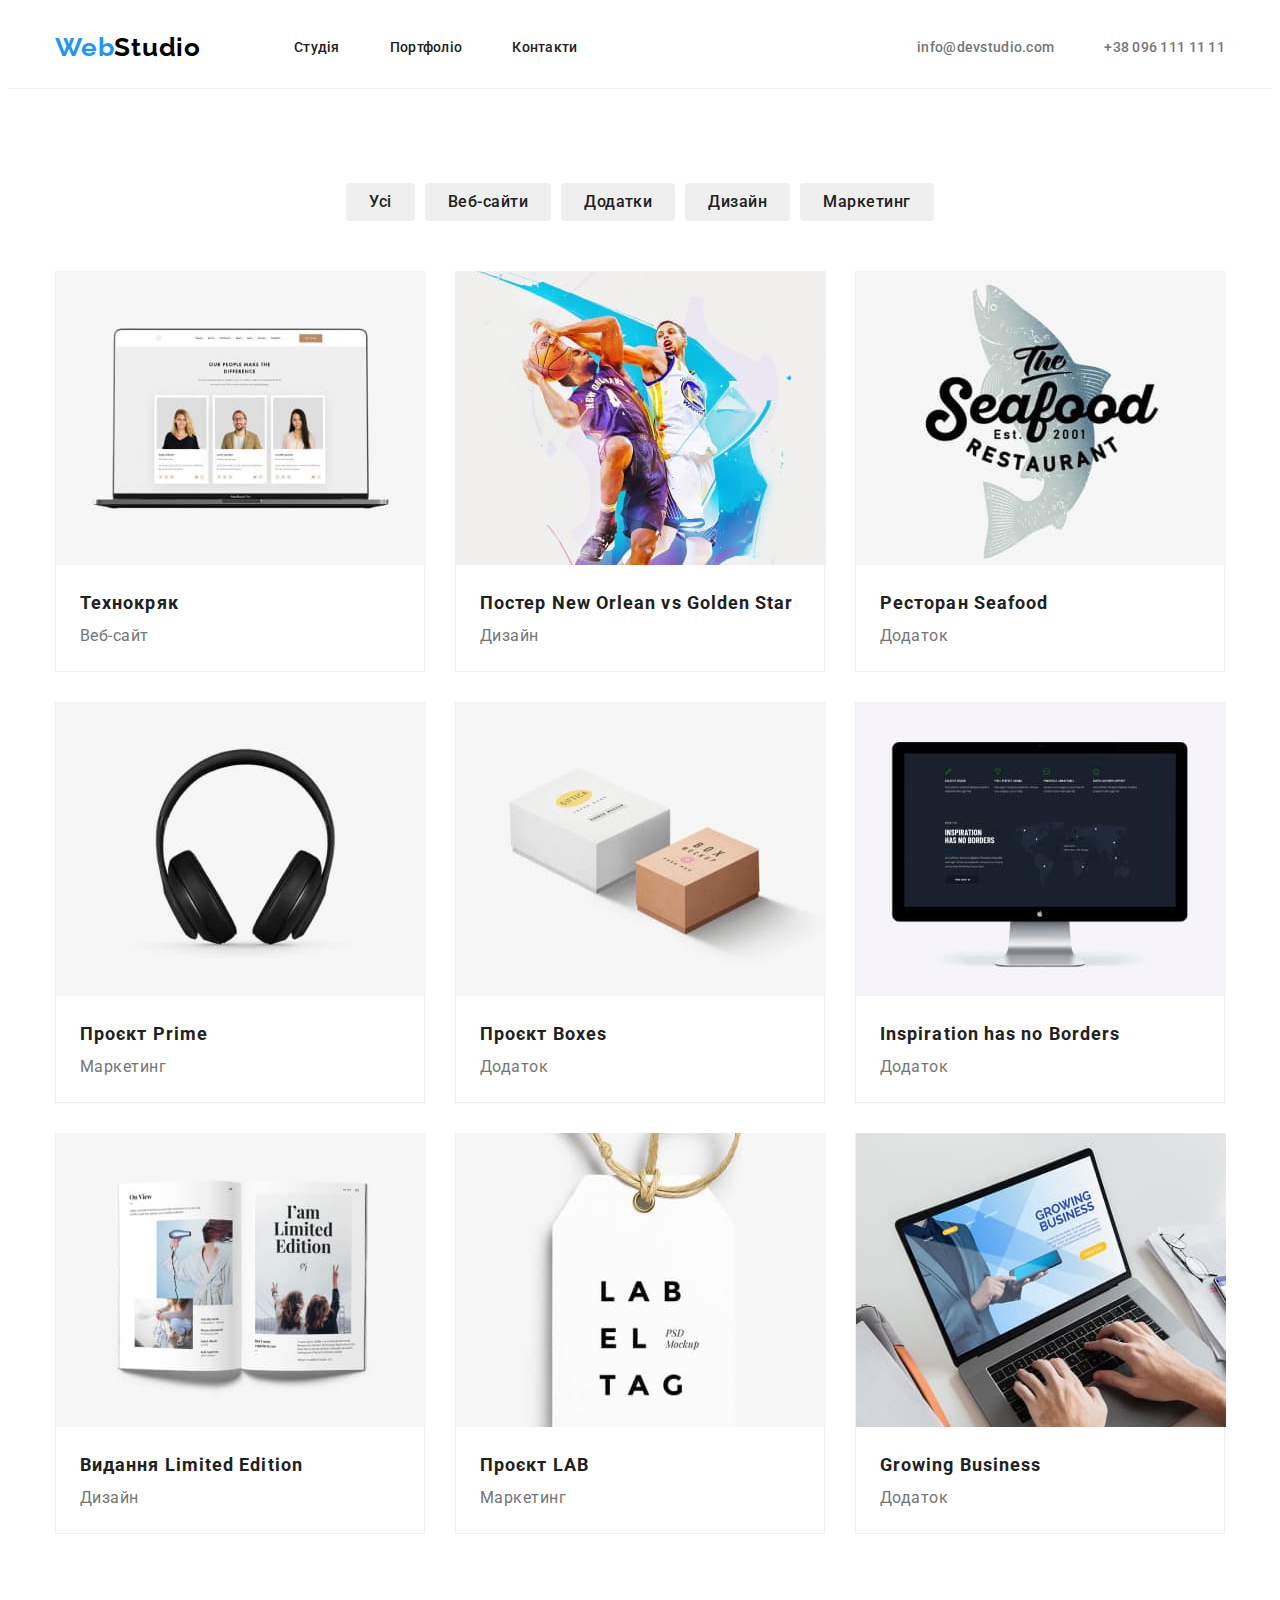
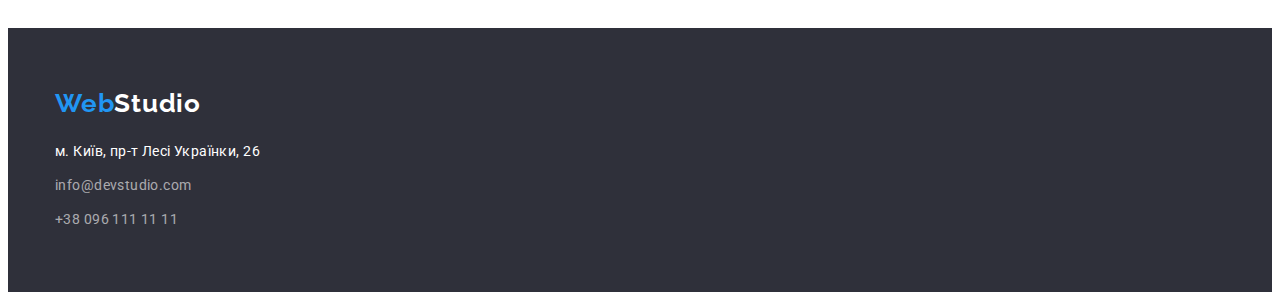
==== portfolio.html @ 130e6d4e "load" ====
<!DOCTYPE html>
<html lang="en">
  <head>
    <meta charset="UTF-8" />
    <meta http-equiv="X-UA-Compatible" content="IE=edge" />
    <meta name="viewport" content="width=device-width, initial-scale=1.0" />
    <title>Document</title>
    <link
      rel="stylesheet"
      href="https://cdnjs.cloudflare.com/ajax/libs/modern-normalize/1.1.0/modern-normalize.min.css"
      integrity="sha512-wpPYUAdjBVSE4KJnH1VR1HeZfpl1ub8YT/NKx4PuQ5NmX2tKuGu6U/JRp5y+Y8XG2tV+wKQpNHVUX03MfMFn9Q=="
      crossorigin="anonymous"
      referrerpolicy="no-referrer"
    />
    <link rel="stylesheet" href="./css/styles.css" />
    <link rel="preconnect" href="https://fonts.googleapis.com" />
    <link rel="preconnect" href="https://fonts.gstatic.com" crossorigin />
    <link
      href="https://fonts.googleapis.com/css2?family=Raleway:wght@700&family=Roboto:wght@400;500;700;900&display=swap"
      rel="stylesheet"
    />
  </head>
  <body>
    <header class="header">
      <div class="container">
        <a href="./index.html" class="logo">
          <span class="web">Web</span>Studio</a
        >

        <nav>
          <ul class="site-nav">
            <li class="item">
              <a href="./index.html" class="link">Студія</a>
            </li>
            <li class="item">
              <a href="./portfolio.html" class="link">Портфоліо</a>
            </li>
            <li class="item"><a href="" class="link">Контакти</a></li>
          </ul>
        </nav>
        <ul class="contacts-nav">
          <li class="item">
            <a href="mailto:info@devstudio.com" class="link"
              >info@devstudio.com</a
            >
          </li>
          <li class="item">
            <a href="tel:+380961111111" class="link">+38 096 111 11 11</a>
          </li>
        </ul>
      </div>
    </header>
    <main>
      
        <section class="section">
          <div class="container">
          <ul class="navigation">
            <li><button type="button" class="portfolio-button">Усі</button></li>
            <li>
              <button type="button" class="portfolio-button">Веб-сайти</button>
            </li>
            <li>
              <button type="button" class="portfolio-button">Додатки</button>
            </li>
            <li>
              <button type="button" class="portfolio-button">Дизайн</button>
            </li>
            <li>
              <button type="button" class="portfolio-button">Маркетинг</button>
            </li>
          </ul>

          <ul class="works">
            <li class="work-list">
              <img
                src="./images/technocrack.jpg"
                alt="Технокряк"
                width="370"
                height="294"
              />
              <div class="work-description">
                <h2 class="work-title">Технокряк</h2>
                <p class="work-text">Веб-сайт</p>
              </div>
            </li>

            <li class="work-list">
              <img
                src="./images/poster.jpg"
                alt="Постер"
                width="370"
                height="294"
              />
              <div class="work-description">
                <h2 class="work-title">Постер New Orlean vs Golden Star</h2>
                <p class="work-text">Дизайн</p>
              </div>
            </li>

            <li class="work-list">
              <img
                src="./images/restaurant.jpg"
                alt="Ресторан"
                width="370"
                height="294"
              />
              <div class="work-description">
                <h2 class="work-title">Ресторан Seafood</h2>
                <p class="work-text">Додаток</p>
              </div>
            </li>

            <li class="work-list">
              <img
                src="./images/prime.jpg"
                alt="Прайм"
                width="370"
                height="294"
              />
              <div class="work-description">
                <h2 class="work-title">Проєкт Prime</h2>
                <p class="work-text">Маркетинг</p>
              </div>
            </li>

            <li class="work-list">
              <img
                src="./images/boxes.jpg"
                alt="Коробки"
                width="370"
                height="294"
              />
              <div class="work-description">
                <h2 class="work-title">Проєкт Boxes</h2>
                <p class="work-text">Додаток</p>
              </div>
            </li>

            <li class="work-list">
              <img
                src="./images/noborders.jpg"
                alt="безмеж"
                width="370"
                height="294"
              />
              <div class="work-description">
                <h2 class="work-title">Inspiration has no Borders</h2>
                <p class="work-text">Додаток</p>
              </div>
            </li>

            <li class="work-list">
              <img
                src="./images/limited.jpg"
                alt="Лімітоване"
                width="370"
                height="294"
              />
              <div class="work-description">
                <h2 class="work-title">Видання Limited Edition</h2>
                <p class="work-text">Дизайн</p>
              </div>
            </li>

            <li class="work-list">
              <img
                src="./images/lab.jpg"
                alt="Лімітоване"
                width="370"
                height="294"
              />
              <div class="work-description">
                <h2 class="work-title">Проєкт LAB</h2>
                <p class="work-text">Маркетинг</p>
              </div>
            </li>

            <li class="work-list">
              <img
                src="./images/bussines.jpg"
                alt="Бізнес"
                width="370"
                height="294"
              />
              <div class="work-description">
                <h2 class="work-title">Growing Business</h2>
                <p class="work-text">Додаток</p>
              </div>
            </li>
          </ul>
        </div>
        </section>
      
    </main>

    <footer class="page-dawn">
      <div class="container">
        <a href="/" class="logo">
          <span class="web">Web</span><span class="colortext">Studio</span></a
        >

        <address class="adress">
          <p class="adress-text">м. Київ, пр-т Лесі Українки, 26</p>
          <ul class="info">
            <li class="info-link">
              <a href="mailto:info@devstudio.com" class="link"
                >info@devstudio.com</a
              >
            </li>
            <li class="info-link">
              <a href="tel:+380961111111" class="link">+38 096 111 11 11</a>
            </li>
          </ul>
        </address>
      </div>
    </footer>
  </body>
</html>
---- css/styles.css ----
/* колір основного тексту #757575 */
/* вторичний колір #212121 */
/* білий текст #ffffff */
/* білий #f5f5f5 */
/* акцент #2196F3 */

:root {
  --primary-text-color: #757575;
  --title-text-color: #212121;
  --accent-color: #2196f3;
  --primary-white-color: #f5f5f5;
  --primary-white-text-color: #ffffff;
}
html {
  box-sizing: border-box;
  /* background: var(--primary-white-text-color); */
}

*,
*::before,
*::after {
  box-sizing: inherit;
}

body {
  /* color: var(--title-text-color); */
  color:var(--primary-white-color);

  font-family: Roboto, sans-serif;
}
p {
  margin: 0px;
}

ul {
  list-style: none;
  padding: 0px;
  margin: 0px;
}
img {
  display: block;
}

h1,
h2,
h3,
h4,
h5,
h6,
p {
  margin-top: 0px;
  margin-bottom: 0px;
}

header {
  
  
border-bottom: 1px solid #ececec;
  
}



/* Logo */

.logo {
  color: #000000;

  font-family: Raleway, sans-serif;
  font-weight: 700;
  font-size: 26px;
  line-height: 1.2;
  letter-spacing: 0.03em;

  text-decoration: none;

  margin-right: 93px;
}

.logo .web {
  color: var(--accent-color);
}

/* Site-nav */
/* .header {
  border-bottom: 1px solid #ececec;
} */
.header .container {
  width: 1200px;
  display: flex;
  align-items: center;
  margin-left: auto;
  margin-right: auto;
  
  padding-top: 0px;
  padding-bottom: 0px;
  padding-left: 15px;
  padding-right: 15px;
}

.container {
  align-items: center;
  width: 1200px;
  margin-left: auto;
  margin-right: auto;
  padding-left: 15px;
  padding-right: 15px;


}
.site-nav {
  display: flex;
  padding-left: 0px;
}

.site-nav .item:not(:last-child) {
  margin-right: 50px;
}

.contacts-nav {
  display: flex;
  padding-left: 0px;
  margin-left: auto;
}

.contacts-nav .item + .item {
  margin-left: 50px;
}

.site-nav .link {
  color: var(--title-text-color);

  font-weight: 500;
  font-size: 14px;
  line-height: 1.14;
  letter-spacing: 0.02em;

  text-decoration: none;

  display: block;
  padding-top: 32px;
  padding-bottom: 32px;
}

.site-nav .link:hover,
.site-nav .link:focus {
  color: var(--accent-color);
}

.site-nav .link.current {
  color: var(--accent-color);
}

.contacts-nav .link {
  color: var(--primary-text-color);

  font-weight: 500;
  font-size: 14px;
  line-height: 1.14;
  letter-spacing: 0.02em;

  text-decoration: none;

  display: block;
  padding-bottom: 32px;
  padding-top: 32px;
}
.contacts-nav .link:hover,
.contacts-nav .link:focus {
  color: var(--accent-color);
}

/* Hero */
.hero {
  text-align: center;
  background: #2f303a;
  padding-top: 200px;
  padding-bottom: 200px;
}

.hero-title {
  color: var(--primary-white-text-color);

  font-weight: 900;
  font-size: 44px;
  line-height: 1.36;
  text-align: center;
  letter-spacing: 0.06em;
  text-transform: uppercase;

  width: 696px;
  height: 120px;
  margin-top: 0px;
  margin-bottom: 30px;
  margin-left: auto;
  margin-right: auto;
}

/* Button */
.button {
  color: var(--primary-white-text-color);
  background-color: var(--accent-color);

  font-family: inherit;
  font-weight: 700;
  font-size: 16px;
  line-height: 1.88;
  align-items: center;
  text-align: center;
  letter-spacing: 0.06em;

  cursor: pointer;

  width: 216px;
  height: 50px;
}

/* Section */
.section {
  padding-top: 94px;
  padding-bottom: 94px;
}
.portfolio-list {
  display: flex;
  justify-content: space-between;
}
/* .photo {
  background:var(--primary-white-text-color)
} */
.section-title {
  color: var(--title-text-color);

  font-size: 36px;
  line-height: 1.17;
  text-align: center;
  letter-spacing: 0.03em;

  margin-top: 0;
  margin-bottom: 50px;
}

.description {
  display: flex;
  padding-left: 0px;
  padding-right: 0px;
  margin: 0px;
}

.no-padding {
  margin-top: 0px;
  padding-bottom: 0px;
}

.description .description-title {
  color: var(--title-text-color);

  font-size: 14px;
  line-height: 1.14;
  letter-spacing: 0.03em;
  text-transform: uppercase;

  margin-top: 0px;
  margin-bottom: 10px;
 
}

.list {
  display: inline-block;
  width: 270px;
  padding-left: 0px;
}

.list:not(:first-child) {
  margin-left: 30px;
}

.text {
  color: var(--primary-text-color);

  font-size: 14px;
  line-height: 1.71;
  letter-spacing: 0.03em;
}

/* Teams */
.comand {
  background: #f5f4fa;
}
.color {
  background: #f5f4fa;
}
.teams {
  display: flex;
}

.team-list {
  background: var(--primary-white-text-color);
}
.team-list:not(:first-child) {
  margin-left: 30px;
}
.about {
  padding-top: 30px;
  padding-bottom: 30px;
}

.teams .teams-title {
  color: var(--title-text-color);
  font-weight: 500;
  font-size: 16px;
  line-height: 1.19;
  letter-spacing: 0.03em;
  text-align: center;
  /* margin-top: 30px; */
}

.teams-text {
  color: var(--primary-text-color);
  font-size: 16px;
  line-height: 1.19;
  text-align: center;
  margin-top: 10px;
  /* margin-bottom: 30px; */
}



/* Footer */
footer {
  background: #2f303a;
  padding-top: 60px;
  padding-bottom: 60px;
}



.page-dawn .logo {
  margin-right: 0px;
}

.page-dawn .container {
 
  align-items: center;
  width: 1200px;
  margin-left: auto;
  margin-right: auto;
  padding-left: 15px;
  padding-right: 15px;

  font-size: 14px;
  line-height: 1.71;
 
}

.colortext {
  color: var(--primary-white-text-color);
}

.adress {
  font-style: normal;
  margin-right: 0px;
  width: 230px;
  padding-top: 20px;
}

.adress .adress-text {
  color: var(--primary-white-text-color);

  font-size: 14px;
  line-height: 1.71;
  letter-spacing: 0.03em;
  margin-right: 0px;
}

.info .link {
  color: rgba(255, 255, 255, 0.6);

  font-size: 14px;
  line-height: 1.71;
  letter-spacing: 0.03em;

  text-decoration: none;
}
.info-link {
  padding-top: 10px;
}

.info .link:hover,
.info .link:focus {
  color: var(--accent-color);
}

/* Портфоліо */

.section .portfolio-button {
  color: var(--title-text-color);

  font-weight: 500;
  font-size: 16px;
  line-height: 1.63;
  letter-spacing: 0.03em;

  cursor: pointer;

  font-family: inherit;
  padding: 6px 23px;
  transition: background-color, color 0.2s linear;
  border: none;
  border-radius: 4px;
}

.navigation {
  display: flex;

  align-items: center;
  justify-content: center;

  margin: 0 auto 50px auto;
}
.navigation li:not(:first-child) {
  margin-left: 10px;
}
.section .portfolio-button:hover {
  color: #f5f4fa;
  background: var(--accent-color);
}
.section .portfolio-button:focus {
  color: #f5f4fa;
  background-color: var(--accent-color);
}

.works .work-title {
  color: var(--title-text-color);

  font-size: 18px;
  line-height: 2;
  letter-spacing: 0.06em;

  /* margin-top: 20px; */
  /* padding: 20px 24px 20px 24px; */
}

.works .work-text {
  color: var(--primary-text-color);

  font-size: 16px;
  line-height: 1.88;
  letter-spacing: 0.03em;
  /* 
  margin-top: 4px; */
}

.works {
  display: flex;
  flex-wrap: wrap;
  gap: 30px;
}
.work-list {
  width: 370px;
  border-bottom: 1px solid #eeeeee;
  border-left: 1px solid #eeeeee;
  border-right: 1px solid #eeeeee;
}

.work-description {
  padding: 20px 24px 20px 24px;
}
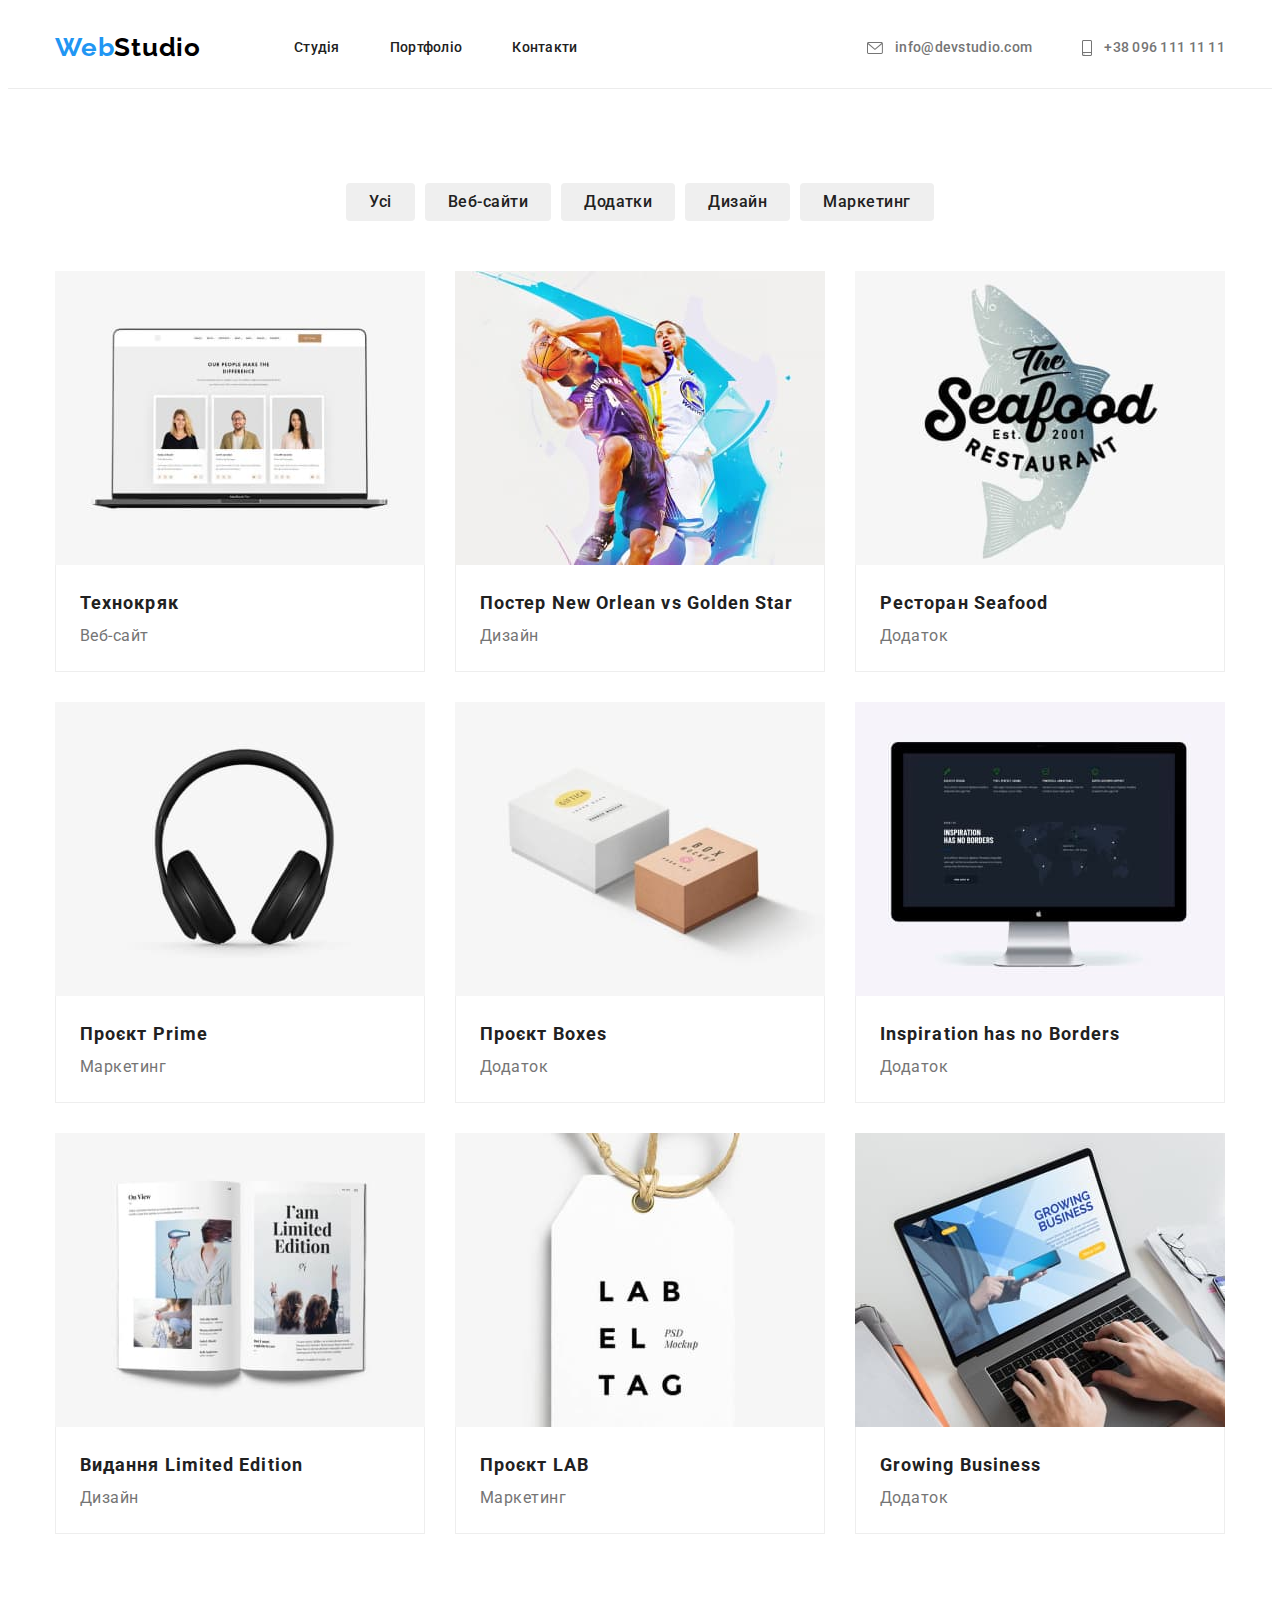
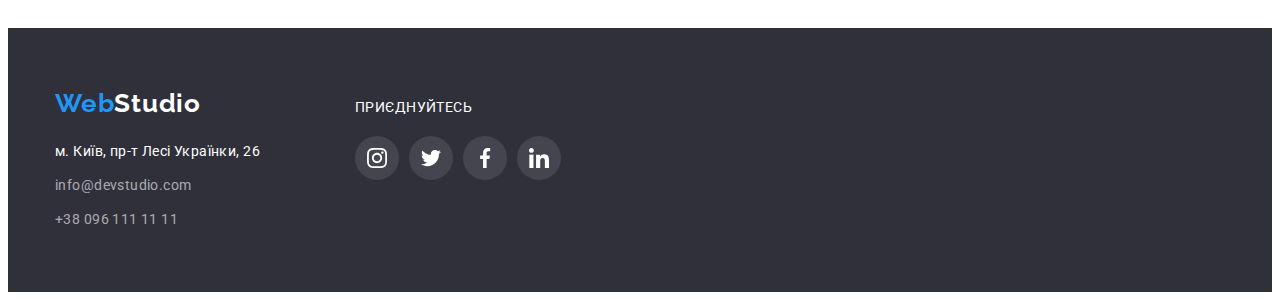
==== commit e914bcf5: "svg" ====
--- a/portfolio.html
+++ b/portfolio.html
@@ -40,12 +40,21 @@
         </nav>
         <ul class="contacts-nav">
           <li class="item">
+            
             <a href="mailto:info@devstudio.com" class="link"
-              >info@devstudio.com</a
+              >
+              <svg width="16px" height="12px" class="contacts-icon">
+                <use href="./images/symbol-defs.svg#icon-convert"></use>
+              </svg>
+              info@devstudio.com</a
             >
           </li>
           <li class="item">
-            <a href="tel:+380961111111" class="link">+38 096 111 11 11</a>
+            <a href="tel:+380961111111" class="link">
+              <svg width="10px" height="16px" class="contacts-icon">
+                <use href="./images/symbol-defs.svg#icon-smartphone"></use>
+              </svg>
+              +38 096 111 11 11</a>
           </li>
         </ul>
       </div>
@@ -72,18 +81,25 @@
 
           <ul class="works">
             <li class="work-list">
-              <img
+              
+              <a href="" class="work-item">
+                <img
                 src="./images/technocrack.jpg"
                 alt="Технокряк"
                 width="370"
-                height="294"
-              />
+                height="294" />
+             
               <div class="work-description">
                 <h2 class="work-title">Технокряк</h2>
                 <p class="work-text">Веб-сайт</p>
               </div>
-            </li>
-
+              </a>
+             
+              
+            </li>
+
+            
+              
             <li class="work-list">
               <img
                 src="./images/poster.jpg"
@@ -195,24 +211,86 @@
 
     <footer class="page-dawn">
       <div class="container">
-        <a href="/" class="logo">
-          <span class="web">Web</span><span class="colortext">Studio</span></a
-        >
-
-        <address class="adress">
-          <p class="adress-text">м. Київ, пр-т Лесі Українки, 26</p>
-          <ul class="info">
-            <li class="info-link">
-              <a href="mailto:info@devstudio.com" class="link"
-                >info@devstudio.com</a
-              >
-            </li>
-            <li class="info-link">
-              <a href="tel:+380961111111" class="link">+38 096 111 11 11</a>
-            </li>
-          </ul>
-        </address>
+        <div class="footer-adress">
+          <a href="/" class="logo">
+            <span class="web">Web</span><span class="colortext">Studio</span></a
+          >
+  
+          <address class="adress">
+            <p class="adress-text">м. Київ, пр-т Лесі Українки, 26</p>
+            <ul class="info">
+              <li class="info-link">
+                <a href="mailto:info@devstudio.com" class="link"
+                  >info@devstudio.com</a
+                >
+              </li>
+              <li class="info-link">
+                <a href="tel:+380961111111" class="link">+38 096 111 11 11</a>
+              </li>
+            </ul>
+          </address>
+        </div>
+        <div class="footer-socials">
+          <p class="join-in">ПРИЄДНУЙТЕСЬ</p>
+          <ul class="footer-item">
+            <li class="socials-item">
+              <a
+                class="socials-link link"
+                href="https://instagram.com"
+                target="_blank"
+                rel="nofollow noopener noreferrer"
+                aria-label="Instagram icon"
+              >
+                <svg class="socials-icon" width="20" height="20">
+                  <use href="./images/symbol-defs.svg#icon-instagram"></use>
+                </svg>
+              </a>
+            </li>
+            <li class="socials-item">
+              <a
+                class="socials-link link"
+                href="https://twitter.com"
+                
+                target="_blank"
+                rel="nofollow noopener noreferrer"
+                aria-label="Twitter icon"
+              >
+                <svg class="socials-icon" width="20" height="20">
+                  <use href="./images/symbol-defs.svg#icon-twitter"></use>
+                </svg>
+              </a>
+            </li>
+            <li class="socials-item">
+              <a
+                class="socials-link link"
+                href="https://facebook.com"
+                target="_blank"
+                rel="nofollow noopener noreferrer"
+                aria-label="Facebook icon"
+              >
+                <svg class="socials-icon" width="20" height="20">
+                  <use href="./images/symbol-defs.svg#icon-facebook"></use>
+                </svg>
+              </a>
+            </li>
+            <li class="socials-item">
+              <a
+                class="socials-link link"
+                href="https://linkedin.com"
+                target="_blank"
+                rel="nofollow noopener noreferrer"
+                aria-label="Linkedin icon"
+              >
+                <svg class="socials-icon" width="20" height="20">
+                  <use href="./images/symbol-defs.svg#icon-linkedin"></use>
+                </svg>
+              </a>
+            </li>
+          </ul>
+        </div>
       </div>
+      
+      
     </footer>
   </body>
 </html>
--- a/css/styles.css
+++ b/css/styles.css
@@ -161,21 +161,56 @@
 
   text-decoration: none;
 
-  display: block;
+  display: flex;
+  align-items: center;
   padding-bottom: 32px;
   padding-top: 32px;
 }
 .contacts-nav .link:hover,
 .contacts-nav .link:focus {
   color: var(--accent-color);
-}
+
+}
+.link:hover .contacts-icon,
+.link:focus .contacts-icon{
+  fill:currentColor;
+}
+
+.item {
+  display: flex;
+  align-items: center;
+  margin: 0;
+  padding: 0;
+  list-style: none;
+}
+
+.contacts-icon {
+ fill:var(--primary-text-color);
+ /* fill: transparent; */
+   
+  margin-right: 12px;
+}
+
+
 
 /* Hero */
 .hero {
+  
   text-align: center;
-  background: #2f303a;
+  background-color: #C4C4C4;
   padding-top: 200px;
   padding-bottom: 200px;
+  max-width: 1600px;
+  margin-left: auto;
+  margin-right: auto;
+  background-image: linear-gradient(rgba(47, 48, 58, 0.4), rgba(47, 48, 58, 0.4)), url(../images/hero.jpg);
+  /* background-image: url(../images/hero.jpg); */
+  background-repeat: no-repeat;
+  background-position: center;
+  background-size: cover;
+  
+  
+  
 }
 
 .hero-title {
@@ -270,6 +305,7 @@
   padding-left: 0px;
 }
 
+
 .list:not(:first-child) {
   margin-left: 30px;
 }
@@ -280,6 +316,20 @@
   font-size: 14px;
   line-height: 1.71;
   letter-spacing: 0.03em;
+}
+
+.description-logo{
+  height: 120px;
+  display: flex;
+  align-items: center;
+  justify-content: center;
+  background-color: #F5F4FA;
+  margin-bottom: 30px;
+}
+.description-icon{
+  display: flex;
+  align-items: center;
+  justify-content: center;
 }
 
 /* Teams */
@@ -295,6 +345,9 @@
 
 .team-list {
   background: var(--primary-white-text-color);
+  border-bottom-right-radius: 4px;
+  border-bottom-left-radius: 4px;
+  filter: drop-shadow(0px 4px 4px rgba(0, 0, 0, 0.25));
 }
 .team-list:not(:first-child) {
   margin-left: 30px;
@@ -323,6 +376,83 @@
   /* margin-bottom: 30px; */
 }
 
+.socials {
+  display: flex;
+  justify-content: center;
+  align-items: center;
+  gap: 10px;
+  margin-top: 16px;
+}
+
+.socials-link {
+  display: flex;
+  align-items: center;
+  justify-content: center;
+
+  width: 44px;
+  height: 44px;
+
+  color: #AFB1B8;
+  fill: currentColor;
+  border-radius: 50%;
+}
+
+
+.socials-link:hover,
+.socials-link:focus {
+  background-color: var(--accent-color);
+}
+.socials-link:hover .socials-icon,
+.socials-link:focus .socials-icon {
+  fill:#ffffff;
+}
+
+
+
+/* Clients */
+
+
+.clients{
+  display: flex;
+  justify-content: center;
+  align-items: center;
+  gap: 30px;
+  
+
+}
+
+.clients-logo{
+  display: flex;
+  align-items: center;
+  justify-content: center;
+ 
+ fill: currentColor;
+}
+.clients-logo:hover,
+.clients-logo:focus{
+  color: var(--accent-color);
+}
+.clients-item{
+  display: flex;
+  align-items: center;
+  justify-content: center;
+ 
+  color: #AFB1B8;
+}
+
+.clients-border{
+  display: flex;
+  align-items: center;
+  justify-content: center;
+  width: 170px;
+  height: 92px;
+  border: 1px solid #AFB1B8;
+  border-radius: 4px;
+}
+.clients-border:hover,
+.clients-border:focus{
+  border-color: var(--accent-color);
+}
 
 
 /* Footer */
@@ -349,6 +479,9 @@
 
   font-size: 14px;
   line-height: 1.71;
+
+  display: flex;
+    align-items: baseline;
  
 }
 
@@ -390,6 +523,47 @@
   color: var(--accent-color);
 }
 
+.footer-item{
+display: flex;
+align-items: center;
+justify-content: center;
+}
+
+.footer-adress{
+  margin-right: 70px;
+}
+
+.join-in{
+  color: var(--primary-white-text-color);
+  font-size: 14px;
+line-height: 1.14;
+letter-spacing: 0.03em;
+margin-bottom: 20px;
+
+}
+.footer-item{
+  gap: 10px;
+ 
+}
+
+.footer-item .socials-link{
+  display: flex;
+  align-items: center;
+  justify-content: center;
+
+  width: 44px;
+  height: 44px;
+
+  color:var(--primary-white-text-color);
+  background-color: rgba(255, 255, 255, 0.1);
+  fill: currentColor;
+  border-radius: 50%;
+  
+}
+.footer-item .socials-link:hover,
+.footer-item .socials-link:focus{
+  background-color: var(--accent-color);
+}
 /* Портфоліо */
 
 .section .portfolio-button {
@@ -409,6 +583,8 @@
   border-radius: 4px;
 }
 
+
+
 .navigation {
   display: flex;
 
@@ -423,12 +599,21 @@
 .section .portfolio-button:hover {
   color: #f5f4fa;
   background: var(--accent-color);
+  filter: drop-shadow(0px 4px 4px rgba(0, 0, 0, 0.25));
 }
 .section .portfolio-button:focus {
   color: #f5f4fa;
   background-color: var(--accent-color);
-}
-
+  filter: drop-shadow(0px 4px 4px rgba(0, 0, 0, 0.25));
+}
+
+.work-item{
+  text-decoration: none;
+  display: block;
+}
+.work-item:hover{
+  filter: drop-shadow(0px 4px 4px rgba(0, 0, 0, 0.25));
+}
 .works .work-title {
   color: var(--title-text-color);
 
@@ -456,12 +641,18 @@
   gap: 30px;
 }
 .work-list {
+  display: inline-block;
+ 
   width: 370px;
+  /* border-bottom: 1px solid #eeeeee;
+  border-left: 1px solid #eeeeee;
+  border-right: 1px solid #eeeeee; */
+}
+
+
+.work-description {
+  padding: 20px 24px 20px 24px;
   border-bottom: 1px solid #eeeeee;
   border-left: 1px solid #eeeeee;
   border-right: 1px solid #eeeeee;
 }
-
-.work-description {
-  padding: 20px 24px 20px 24px;
-}
